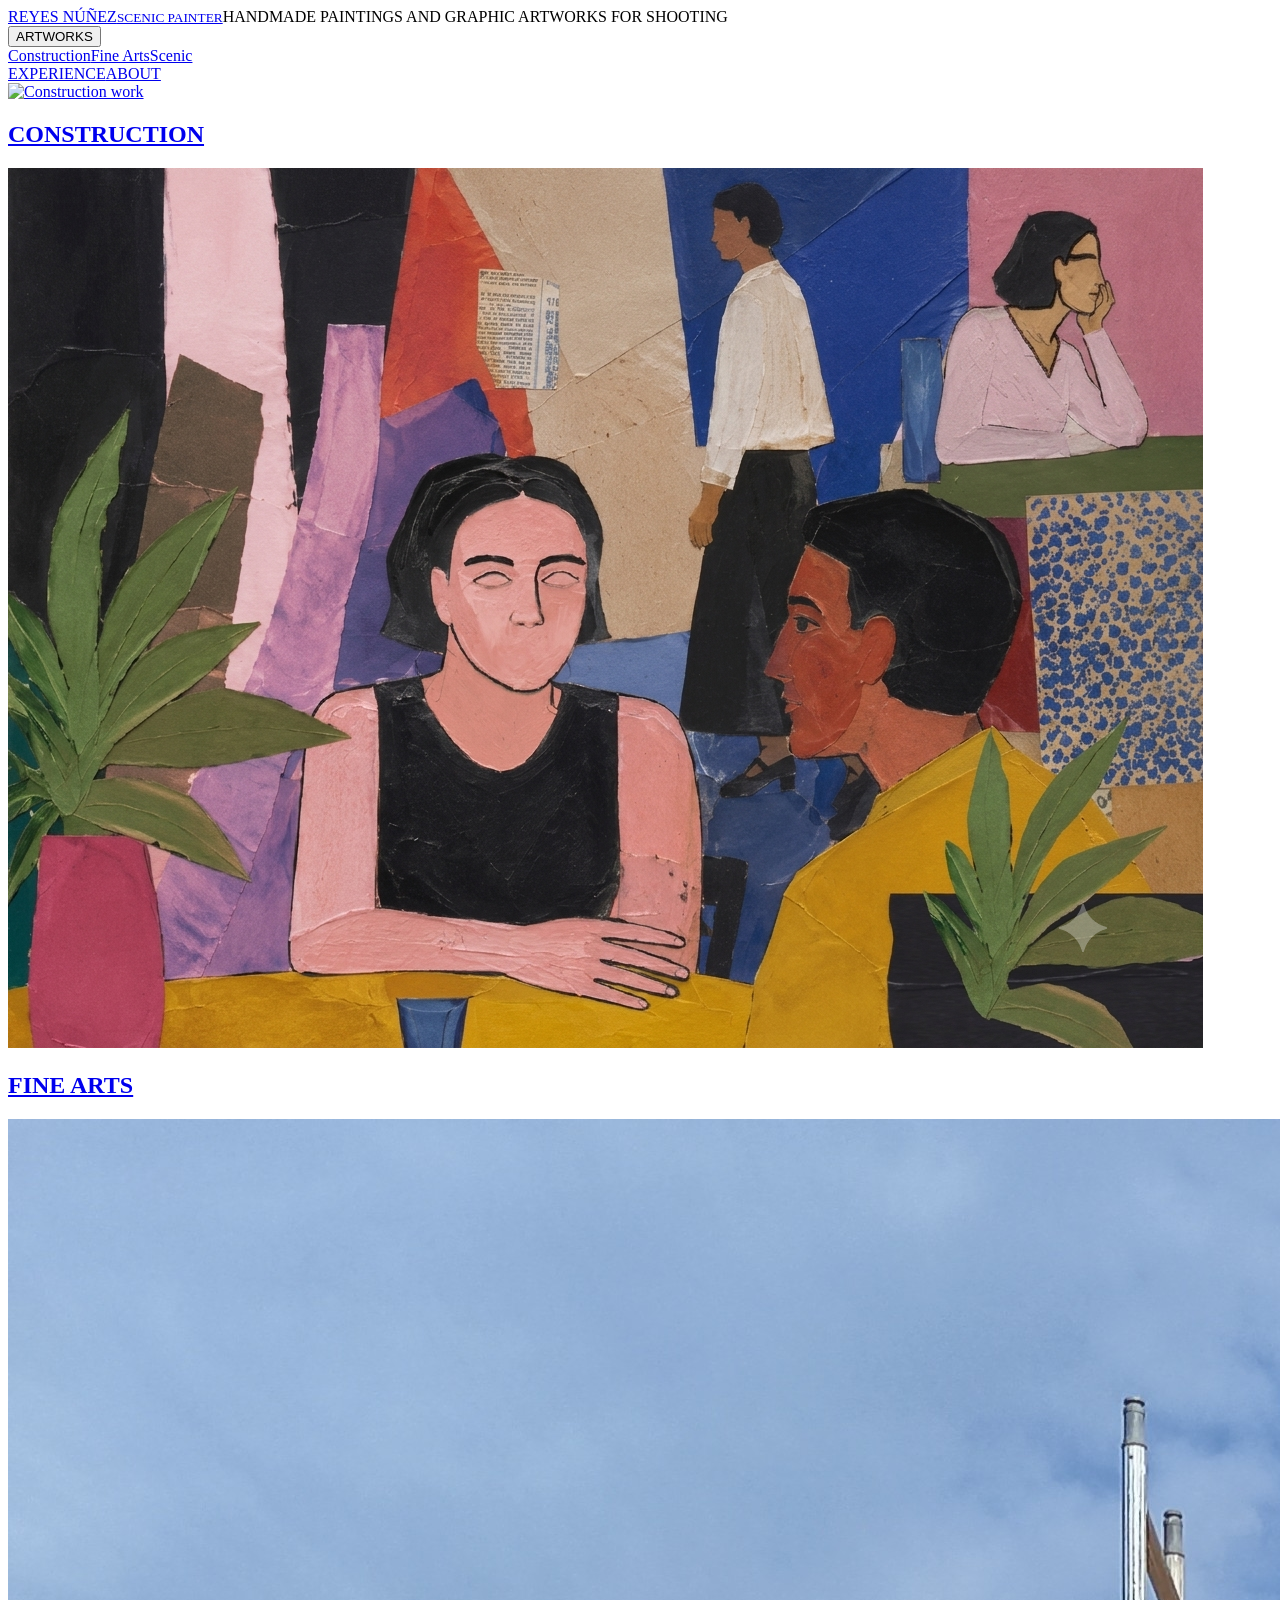
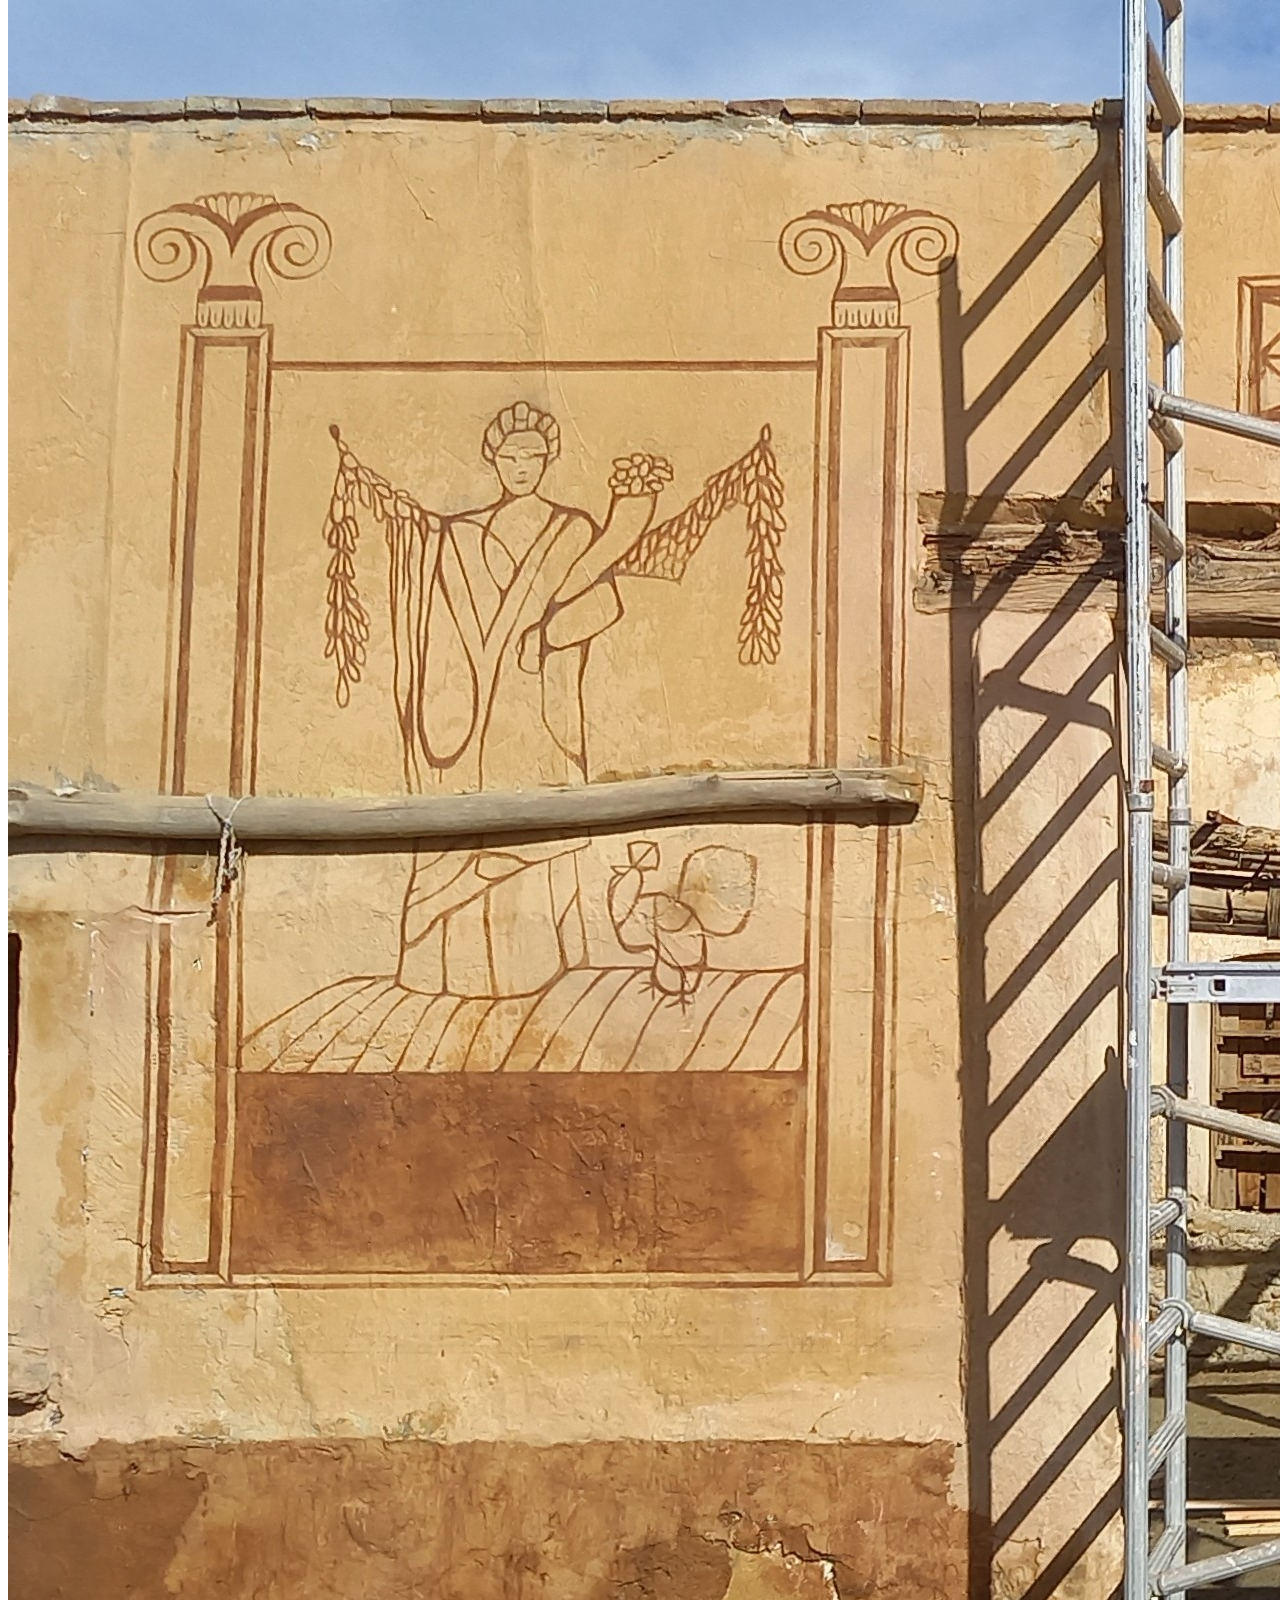
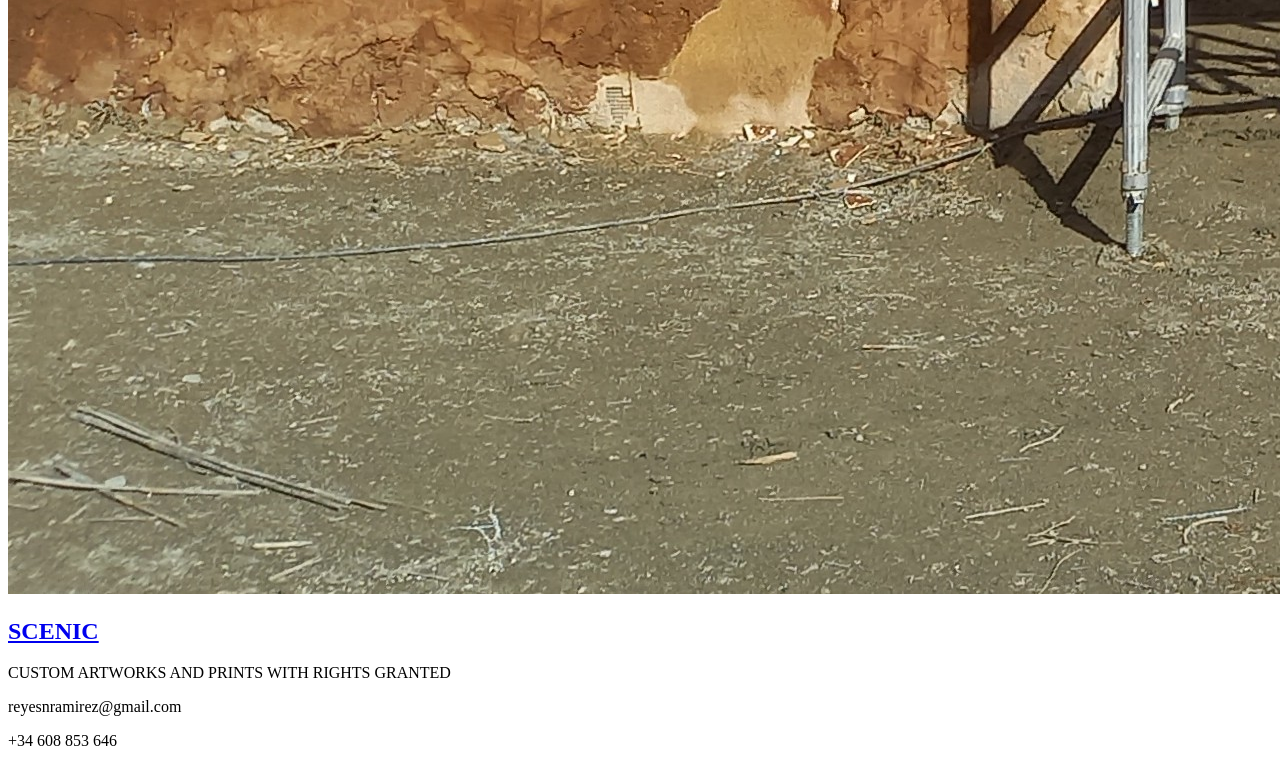
==== index.html @ cf30d74e "Publicar portfolio — parte 4" ====
<!doctype html><html lang="en"><head><meta charset="utf-8"><meta name="viewport" content="width=device-width,initial-scale=1"><title>Reyes Núñez — Scenic Painter</title><link rel="stylesheet" href="styles.css"></head><body class="home-page">
<header class="site-header"><a class="brand" href="index.html">REYES NÚÑEZ<small>SCENIC PAINTER</small></a><span class="home-tagline">HANDMADE PAINTINGS AND GRAPHIC ARTWORKS FOR SHOOTING</span><nav class="nav"><div class="artworks"><button class="artworks-trigger">ARTWORKS</button><div class="artworks-menu"><a href="construction.html">Construction</a><a href="fine-arts.html">Fine Arts</a><a href="scenic.html">Scenic</a></div></div><a href="experience.html">EXPERIENCE</a><a href="about.html">ABOUT</a></nav></header>
<main class="page"><section class="home-grid"><a class="home-card" href="construction.html"><img src="home-20230804-143637-4f309f76.jpg" alt="Construction work"><h1>CONSTRUCTION</h1></a><a class="home-card" href="fine-arts.html"><img src="home-mejorada-7bb00f07.png" alt="Fine arts painting"><h1>FINE ARTS</h1></a><a class="home-card home-card--scenic" href="scenic.html"><img src="home-2-8a4d004c.jpg" alt="Scenic painting"><h1>SCENIC</h1></a></section></main><footer class="footer"><p>CUSTOM ARTWORKS AND PRINTS WITH RIGHTS GRANTED</p><p>reyesnramirez@gmail.com</p><p>+34 608 853 646</p></footer></body></html>
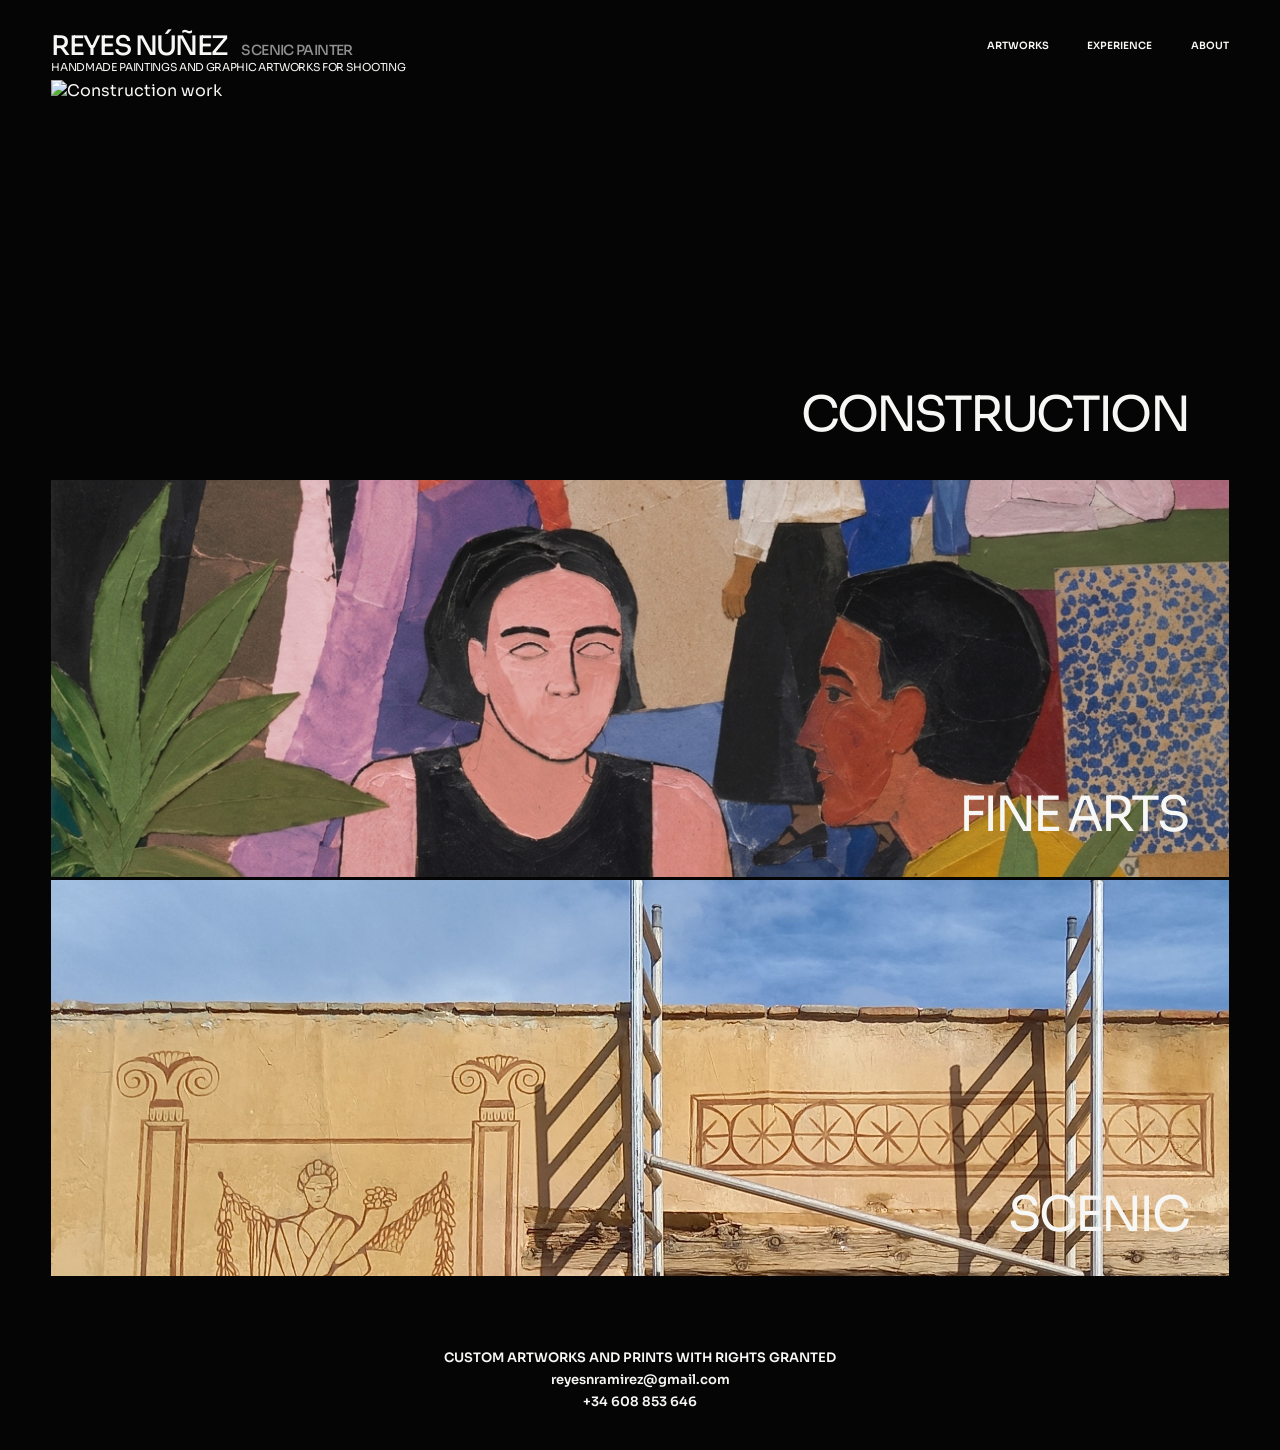
==== commit c29dd1a9: "Mantener cursor circular sobre todas las imágenes" ====
--- a/index.html
+++ b/index.html
@@ -1,4 +1,4 @@
-<!doctype html><html lang="en"><head><meta charset="utf-8"><meta name="viewport" content="width=device-width,initial-scale=1"><title>Reyes Núñez — Scenic Painter</title><link rel="stylesheet" href="styles.css"></head><body class="home-page">
+<!doctype html><html lang="en"><head><meta charset="utf-8"><meta name="viewport" content="width=device-width,initial-scale=1"><title>Reyes Núñez — Scenic Painter</title><link rel="stylesheet" href="styles.css?v=5"></head><body class="home-page">
 <header class="site-header"><a class="brand" href="index.html">REYES NÚÑEZ<small>SCENIC PAINTER</small></a><span class="home-tagline">HANDMADE PAINTINGS AND GRAPHIC ARTWORKS FOR SHOOTING</span><nav class="nav"><div class="artworks"><button class="artworks-trigger">ARTWORKS</button><div class="artworks-menu"><a href="construction.html">Construction</a><a href="fine-arts.html">Fine Arts</a><a href="scenic.html">Scenic</a></div></div><a href="experience.html">EXPERIENCE</a><a href="about.html">ABOUT</a></nav></header>
 <main class="page"><section class="home-grid"><a class="home-card" href="construction.html"><img src="home-20230804-143637-4f309f76.jpg" alt="Construction work"><h1>CONSTRUCTION</h1></a><a class="home-card" href="fine-arts.html"><img src="home-mejorada-7bb00f07.png" alt="Fine arts painting"><h1>FINE ARTS</h1></a><a class="home-card home-card--scenic" href="scenic.html"><img src="home-2-8a4d004c.jpg" alt="Scenic painting"><h1>SCENIC</h1></a></section></main><footer class="footer"><p>CUSTOM ARTWORKS AND PRINTS WITH RIGHTS GRANTED</p><p>reyesnramirez@gmail.com</p><p>+34 608 853 646</p></footer></body></html>
 
--- a/styles.css
+++ b/styles.css
@@ -0,0 +1,103 @@
+@import url('https://fonts.googleapis.com/css2?family=Sora:wght@400;500;600&display=swap');
+
+:root { color-scheme: dark; --black:#050505; --white:#f7f7f5; --gap:clamp(10px,1.25vw,18px); }
+* { box-sizing:border-box; }
+html { background:var(--black); scroll-behavior:smooth; }
+body { margin:0; background:var(--black); color:var(--white); font-family:Sora,Arial,sans-serif; }
+a { color:inherit; text-decoration:none; }
+img {
+  cursor:url("data:image/svg+xml,%3Csvg xmlns='http://www.w3.org/2000/svg' width='28' height='28' viewBox='0 0 28 28'%3E%3Ccircle cx='14' cy='14' r='8' fill='none' stroke='white' stroke-width='1.5'/%3E%3C/svg%3E") 14 14, auto;
+}
+.site-header { display:flex; align-items:flex-start; justify-content:space-between; gap:24px; padding:32px clamp(20px,4vw,56px) 28px; }
+.brand { font-size:clamp(18px,2.1vw,29px); line-height:1.08; letter-spacing:-.06em; font-weight:500; }
+.brand small { display:block; margin-top:10px; font-size:.58em; letter-spacing:-.045em; }
+.nav { display:flex; align-items:flex-start; gap:clamp(18px,3vw,54px); font-size:10px; font-weight:600; padding-top:7px; }
+.nav a, .artworks-trigger { white-space:nowrap; cursor:pointer; border:0; background:transparent; color:inherit; padding:0; font:inherit; text-transform:uppercase; }
+.artworks { position:relative; z-index:5; }
+.artworks-menu { display:none; position:absolute; right:0; top:18px; width:132px; padding:10px 0; background:#111; border:1px solid #292929; }
+.artworks:hover .artworks-menu, .artworks:focus-within .artworks-menu { display:grid; gap:10px; }
+.artworks-menu a { padding:0 12px; font-size:9px; }
+.mobile-toggle { display:none; }
+.nav a:hover, .nav a[aria-current='page'], .artworks-trigger:hover { opacity:.55; }
+.page { padding:0 clamp(20px,4vw,56px) 38px; }
+.home-grid { display:grid; gap:3px; }
+.home-card { display:block; position:relative; height:min(31vw,400px); min-height:210px; overflow:hidden; }
+.home-card img { width:100%; height:100%; object-fit:cover; transition:transform .45s ease; }
+.home-card:hover img { transform:scale(1.025); }
+.home-card h1 { position:absolute; bottom:8%; right:3.5%; margin:0; font-size:clamp(28px,3.8vw,56px); letter-spacing:-.06em; font-weight:400; }
+.home-card--scenic img { object-position:center 18%; }
+.home-page .brand { display:flex; flex-wrap:wrap; align-items:baseline; column-gap:14px; }
+.home-page .brand small { display:inline; margin:0; color:#8f8f8f; font-size:.52em; }
+.home-page .brand em { flex-basis:100%; margin-top:9px; color:var(--white); font-size:.52em; font-style:normal; letter-spacing:-.03em; }
+.page-title { font-size:clamp(24px,4vw,48px); font-weight:400; letter-spacing:-.06em; margin:16px 0 28px; text-transform:uppercase; }
+.gallery { display:grid; grid-template-columns:repeat(2,minmax(0,1fr)); gap:var(--gap); }
+.gallery button { display:block; border:0; background:transparent; padding:0; cursor:zoom-in; }
+.gallery img { width:100%; height:100%; max-height:570px; display:block; object-fit:cover; }
+.gallery--fine img { aspect-ratio:1.16 / 1; }
+.gallery--work img { aspect-ratio:1 / 1; }
+.gallery--work[data-gallery="construction"] button:nth-child(2) img { object-position:left center; }
+.gallery--experience { grid-template-columns:repeat(3,minmax(0,1fr)); grid-auto-rows:clamp(240px,27vw,430px); align-items:stretch; }
+.gallery--experience img { width:100%; height:100%; max-height:none; aspect-ratio:auto; object-fit:contain; background:#0a0a0a; }
+.scenic-choice { display:grid; grid-template-columns:repeat(2,1fr); gap:var(--gap); }
+.scenic-choice a { position:relative; min-height:min(62vw,780px); overflow:hidden; }
+.scenic-choice img { width:100%; height:100%; position:absolute; object-fit:cover; }
+.scenic-choice span { position:absolute; top:40%; left:50%; transform:translate(-50%,-50%); padding:13px 38px; border-radius:999px; background:#000; font-size:clamp(22px,3vw,44px); letter-spacing:-.05em; }
+.about { max-width:1200px; margin:0 auto; text-align:center; }
+.about h1 { font-size:clamp(27px,3.3vw,46px); font-weight:400; margin:0 0 28px; letter-spacing:-.05em; }
+.about img { display:block; width:100%; max-height:540px; object-fit:cover; }
+.about .bio { max-width:760px; margin:60px auto; font-size:clamp(15px,1.4vw,20px); line-height:1.5; }
+.about .education { max-width:620px; margin:58px auto; line-height:1.35; }
+.about .experience-link { font-size:clamp(27px,3.3vw,46px); }
+.footer { padding:30px 20px 35px; text-align:center; font-size:13px; font-weight:600; }
+.footer p { margin:5px; }
+.lightbox { position:fixed; inset:0; z-index:10; display:none; align-items:center; justify-content:center; padding:32px; background:rgba(0,0,0,.91); cursor:zoom-out; }
+.lightbox.is-open { display:flex; }
+.lightbox img { max-width:100%; max-height:100%; object-fit:contain; }
+.lightbox.is-gallery-crop img { width:min(88vw,80vh); height:min(88vw,80vh); object-fit:cover; }
+.artwork-page { max-width:1040px; margin:0 auto; padding:64px clamp(24px,5vw,72px) 150px; }
+.artwork-layout { display:block; }
+.artwork-image { width:100%; max-height:none; object-fit:contain; display:block; background:#090909; }
+.artwork-info { margin-top:34px; padding:0; font-size:clamp(16px,1.4vw,21px); line-height:1.35; text-align:right; }
+.artwork-info h1 { display:none; }
+.artwork-info p { margin:0; }
+.artwork-context { margin-top:clamp(64px,9vw,130px); display:none; grid-template-columns:clamp(115px,18vw,185px) minmax(0,1fr); gap:28px; align-items:end; max-width:760px; }
+.artwork-context.is-visible { display:grid; }
+.artwork-context > img { width:100%; display:block; }
+.artwork-context p { margin:0; font-size:clamp(13px,1.25vw,17px); line-height:1.35; }
+.artwork-context p img { width:100%; margin-top:24px; display:block; }
+@media (max-width:700px) { .artwork-page { padding:42px 28px 100px; } .artwork-info { margin-top:26px; } .artwork-context { grid-template-columns:124px 1fr; gap:18px; margin-top:64px; } }
+@media (max-width:620px) { .site-header { padding:24px 20px; } .brand { font-size:19px; } .nav { gap:16px; font-size:8px; } .page { padding:0 20px 26px; } .home-card { height:34vw; min-height:180px; } .gallery { gap:8px; } .gallery--experience { grid-template-columns:repeat(2,minmax(0,1fr)); grid-template-rows:repeat(5,200px); } .footer { font-size:10px; } .scenic-choice { gap:5px; } .scenic-choice a { min-height:82vw; } }
+
+
+
+
+
+/* Home interaction and the Nudes project layout */
+.home-page .site-header { position:sticky; top:0; z-index:30; background:var(--black); }
+.home-page, .home-page a, .home-page button {
+  cursor:url("data:image/svg+xml,%3Csvg xmlns='http://www.w3.org/2000/svg' width='28' height='28' viewBox='0 0 28 28'%3E%3Ccircle cx='14' cy='14' r='8' fill='none' stroke='white' stroke-width='1.5'/%3E%3C/svg%3E") 14 14, auto;
+}
+.artwork-context.is-nudes { display:block; max-width:none; }
+.artwork-context.is-nudes .context-still { display:block; width:100%; margin-bottom:clamp(64px,9vw,120px); }
+.artwork-context.is-nudes .context-credit { display:grid; grid-template-columns:clamp(115px,18vw,185px) minmax(0,1fr); gap:28px; align-items:end; max-width:760px; }
+.artwork-context.is-nudes .context-credit img { width:100%; display:block; }
+.artwork-context.is-nudes .context-credit p { margin:0; font-size:clamp(13px,1.25vw,17px); line-height:1.35; }
+@media (max-width:700px) {
+  .artwork-context.is-nudes .context-credit { grid-template-columns:124px 1fr; gap:18px; }
+}
+
+
+
+/* Home: only the name and discipline stay visible while scrolling */
+.home-page .site-header { position:relative; z-index:2; background:transparent; }
+.home-page .brand { position:fixed; top:32px; left:clamp(20px,4vw,56px); z-index:40; }
+.home-page .home-tagline { position:absolute; left:clamp(20px,4vw,56px); top:60px; color:var(--white); font-size:clamp(10px,.85vw,13px); letter-spacing:-.03em; }
+@media (max-width:620px) {
+  .home-page .brand { top:24px; left:20px; }
+  .home-page .home-tagline { top:58px; left:20px; font-size:9px; max-width:270px; }
+}
+
+
+/* Keep the Home navigation in its original right-aligned position */
+.home-page .site-header { justify-content:flex-end; }
+.home-page .nav { margin-left:auto; }
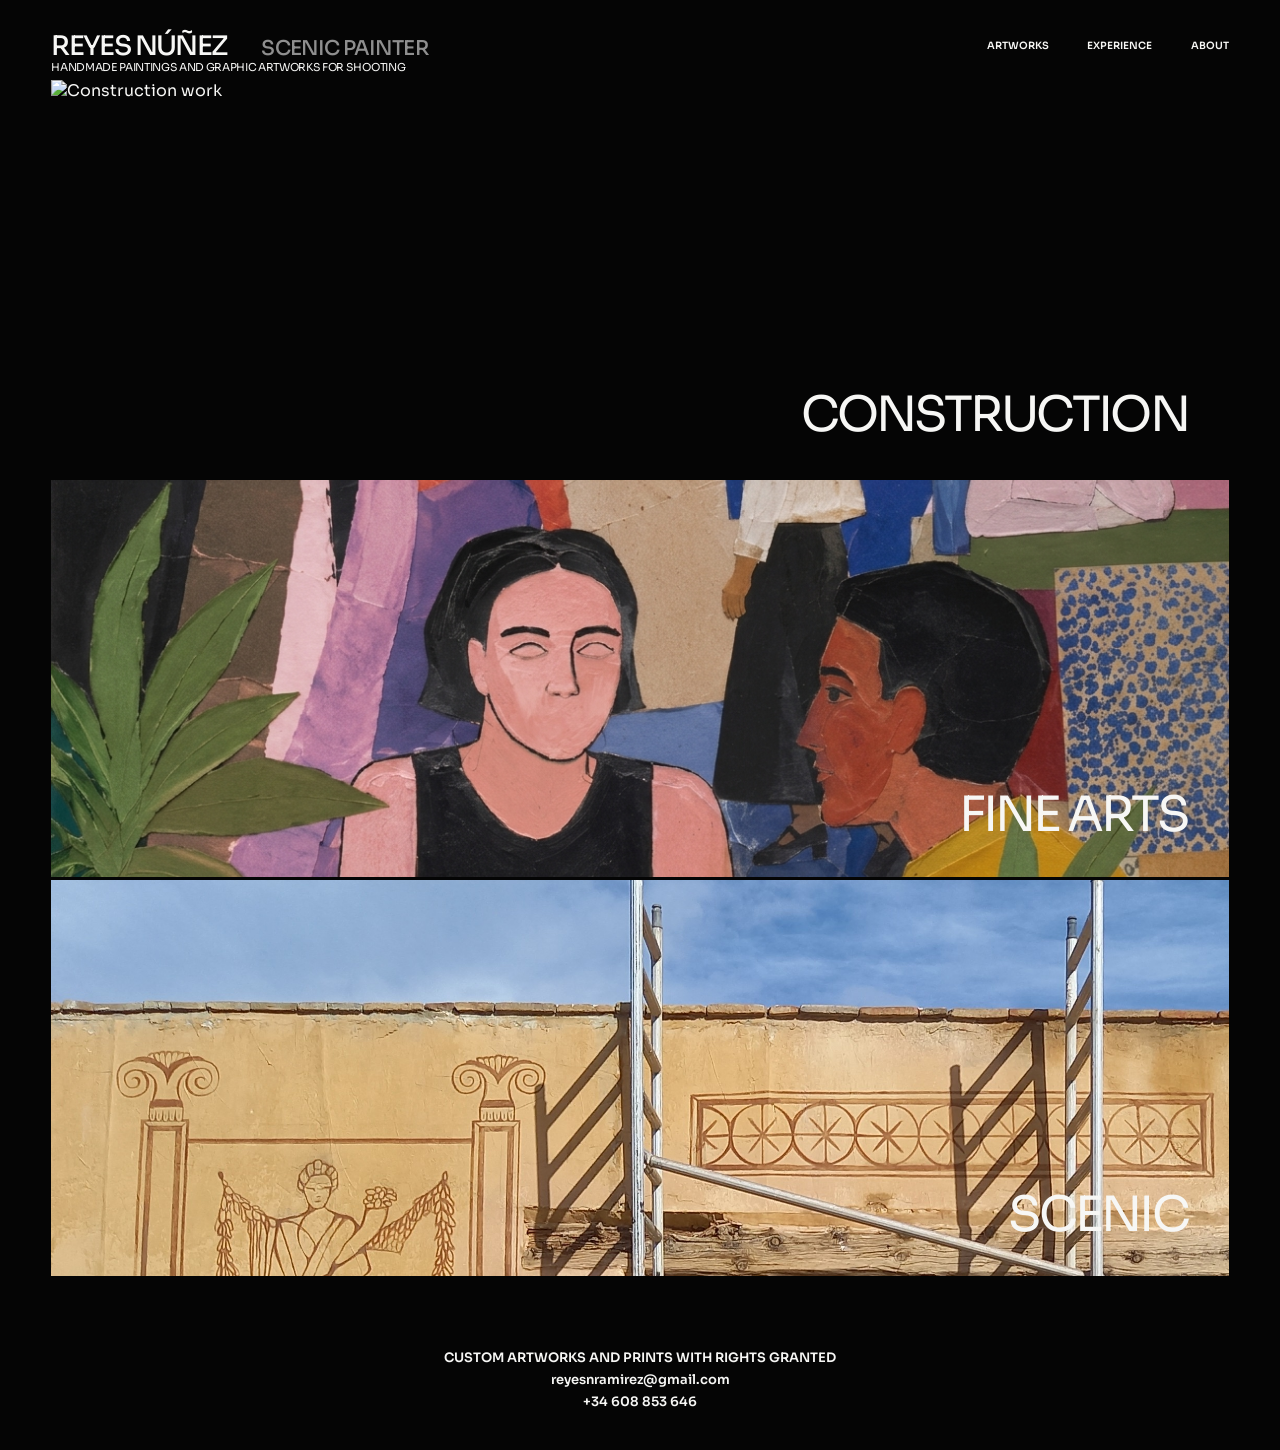
==== commit b9d0626d: "Ajustar identidad tipográfica y color" ====
--- a/index.html
+++ b/index.html
@@ -1,5 +1,3 @@
-<!doctype html><html lang="en"><head><meta charset="utf-8"><meta name="viewport" content="width=device-width,initial-scale=1"><title>Reyes Núñez — Scenic Painter</title><link rel="stylesheet" href="styles.css?v=5"></head><body class="home-page">
+<!doctype html><html lang="en"><head><meta charset="utf-8"><meta name="viewport" content="width=device-width,initial-scale=1"><title>Reyes Núñez — Scenic Painter</title><link rel="stylesheet" href="styles.css?v=8"></head><body class="home-page">
 <header class="site-header"><a class="brand" href="index.html">REYES NÚÑEZ<small>SCENIC PAINTER</small></a><span class="home-tagline">HANDMADE PAINTINGS AND GRAPHIC ARTWORKS FOR SHOOTING</span><nav class="nav"><div class="artworks"><button class="artworks-trigger">ARTWORKS</button><div class="artworks-menu"><a href="construction.html">Construction</a><a href="fine-arts.html">Fine Arts</a><a href="scenic.html">Scenic</a></div></div><a href="experience.html">EXPERIENCE</a><a href="about.html">ABOUT</a></nav></header>
-<main class="page"><section class="home-grid"><a class="home-card" href="construction.html"><img src="home-20230804-143637-4f309f76.jpg" alt="Construction work"><h1>CONSTRUCTION</h1></a><a class="home-card" href="fine-arts.html"><img src="home-mejorada-7bb00f07.png" alt="Fine arts painting"><h1>FINE ARTS</h1></a><a class="home-card home-card--scenic" href="scenic.html"><img src="home-2-8a4d004c.jpg" alt="Scenic painting"><h1>SCENIC</h1></a></section></main><footer class="footer"><p>CUSTOM ARTWORKS AND PRINTS WITH RIGHTS GRANTED</p><p>reyesnramirez@gmail.com</p><p>+34 608 853 646</p></footer></body></html>
-
-
+<main class="page"><section class="home-grid"><a class="home-card" href="construction.html"><img src="home-20230804-143637-4f309f76.jpg" alt="Construction work"><h1>CONSTRUCTION</h1></a><a class="home-card" href="fine-arts.html"><img src="home-mejorada-7bb00f07.png" alt="Fine arts painting"><h1>FINE ARTS</h1></a><a class="home-card home-card--scenic" href="scenic.html"><img src="home-2-8a4d004c.jpg" alt="Scenic painting"><h1>SCENIC</h1></a></section></main><footer class="footer"><p>CUSTOM ARTWORKS AND PRINTS WITH RIGHTS GRANTED</p><p>reyesnramirez@gmail.com</p><p>+34 608 853 646</p></footer><script src="site.js?v=6"></script></body></html>
--- a/styles.css
+++ b/styles.css
@@ -10,7 +10,8 @@
 }
 .site-header { display:flex; align-items:flex-start; justify-content:space-between; gap:24px; padding:32px clamp(20px,4vw,56px) 28px; }
 .brand { font-size:clamp(18px,2.1vw,29px); line-height:1.08; letter-spacing:-.06em; font-weight:500; }
-.brand small { display:block; margin-top:10px; font-size:.58em; letter-spacing:-.045em; }
+.brand small { display:block; margin-top:10px; color:#8f8f8f; font-size:.58em; letter-spacing:-.045em; }
+.brand .brand-specialty { margin-top:10px; color:var(--white); font-size:1em; letter-spacing:-.06em; }
 .nav { display:flex; align-items:flex-start; gap:clamp(18px,3vw,54px); font-size:10px; font-weight:600; padding-top:7px; }
 .nav a, .artworks-trigger { white-space:nowrap; cursor:pointer; border:0; background:transparent; color:inherit; padding:0; font:inherit; text-transform:uppercase; }
 .artworks { position:relative; z-index:5; }
@@ -26,8 +27,8 @@
 .home-card:hover img { transform:scale(1.025); }
 .home-card h1 { position:absolute; bottom:8%; right:3.5%; margin:0; font-size:clamp(28px,3.8vw,56px); letter-spacing:-.06em; font-weight:400; }
 .home-card--scenic img { object-position:center 18%; }
-.home-page .brand { display:flex; flex-wrap:wrap; align-items:baseline; column-gap:14px; }
-.home-page .brand small { display:inline; margin:0; color:#8f8f8f; font-size:.52em; }
+.home-page .brand { display:flex; flex-wrap:wrap; align-items:baseline; column-gap:34px; }
+.home-page .brand small { display:inline; margin:0; color:#8f8f8f; font-size:.76em; }
 .home-page .brand em { flex-basis:100%; margin-top:9px; color:var(--white); font-size:.52em; font-style:normal; letter-spacing:-.03em; }
 .page-title { font-size:clamp(24px,4vw,48px); font-weight:400; letter-spacing:-.06em; margin:16px 0 28px; text-transform:uppercase; }
 .gallery { display:grid; grid-template-columns:repeat(2,minmax(0,1fr)); gap:var(--gap); }
@@ -93,7 +94,8 @@
 .home-page .brand { position:fixed; top:32px; left:clamp(20px,4vw,56px); z-index:40; }
 .home-page .home-tagline { position:absolute; left:clamp(20px,4vw,56px); top:60px; color:var(--white); font-size:clamp(10px,.85vw,13px); letter-spacing:-.03em; }
 @media (max-width:620px) {
-  .home-page .brand { top:24px; left:20px; }
+  .home-page .brand { top:24px; left:20px; column-gap:22px; }
+  .home-page .brand small { font-size:.7em; }
   .home-page .home-tagline { top:58px; left:20px; font-size:9px; max-width:270px; }
 }
 
@@ -101,3 +103,44 @@
 /* Keep the Home navigation in its original right-aligned position */
 .home-page .site-header { justify-content:flex-end; }
 .home-page .nav { margin-left:auto; }
+
+/* Mobile navigation: two-line button and dropdown */
+@media (max-width:620px) {
+  .site-header { position:relative; }
+  .mobile-toggle {
+    display:flex;
+    flex-direction:column;
+    justify-content:center;
+    gap:6px;
+    width:30px;
+    height:26px;
+    margin-left:auto;
+    padding:0;
+    border:0;
+    background:transparent;
+    color:inherit;
+    cursor:pointer;
+    z-index:51;
+  }
+  .mobile-toggle span { display:block; width:26px; height:1px; background:currentColor; transition:transform .2s ease; }
+  .site-header.is-menu-open .mobile-toggle span:first-child { transform:translateY(3.5px) rotate(45deg); }
+  .site-header.is-menu-open .mobile-toggle span:last-child { transform:translateY(-3.5px) rotate(-45deg); }
+  .site-header .nav {
+    display:none;
+    position:absolute;
+    top:68px;
+    right:20px;
+    z-index:50;
+    min-width:178px;
+    padding:20px;
+    border:1px solid #292929;
+    background:#111;
+    flex-direction:column;
+    align-items:flex-end;
+    gap:18px;
+    font-size:11px;
+  }
+  .site-header.is-menu-open .nav { display:flex; }
+  .site-header .artworks-menu { display:none !important; }
+  .home-page .nav { margin-left:0; }
+}
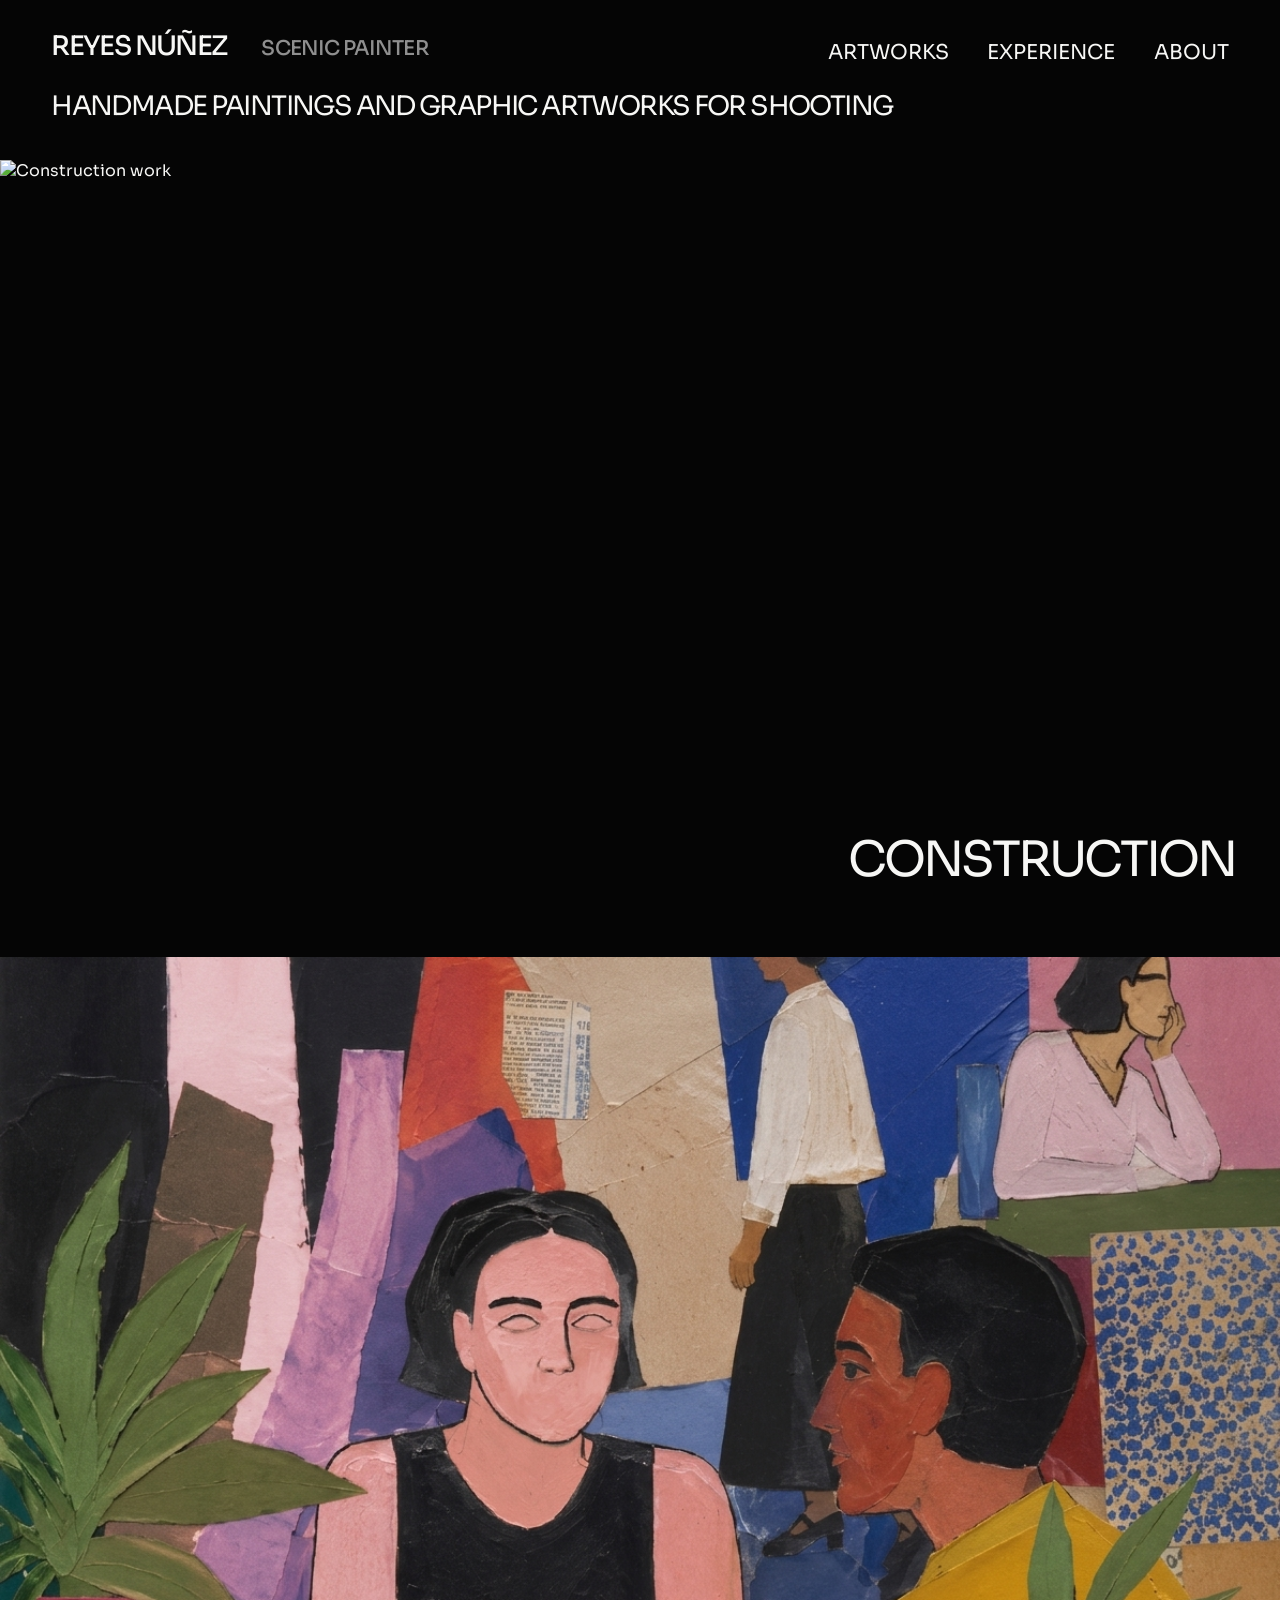
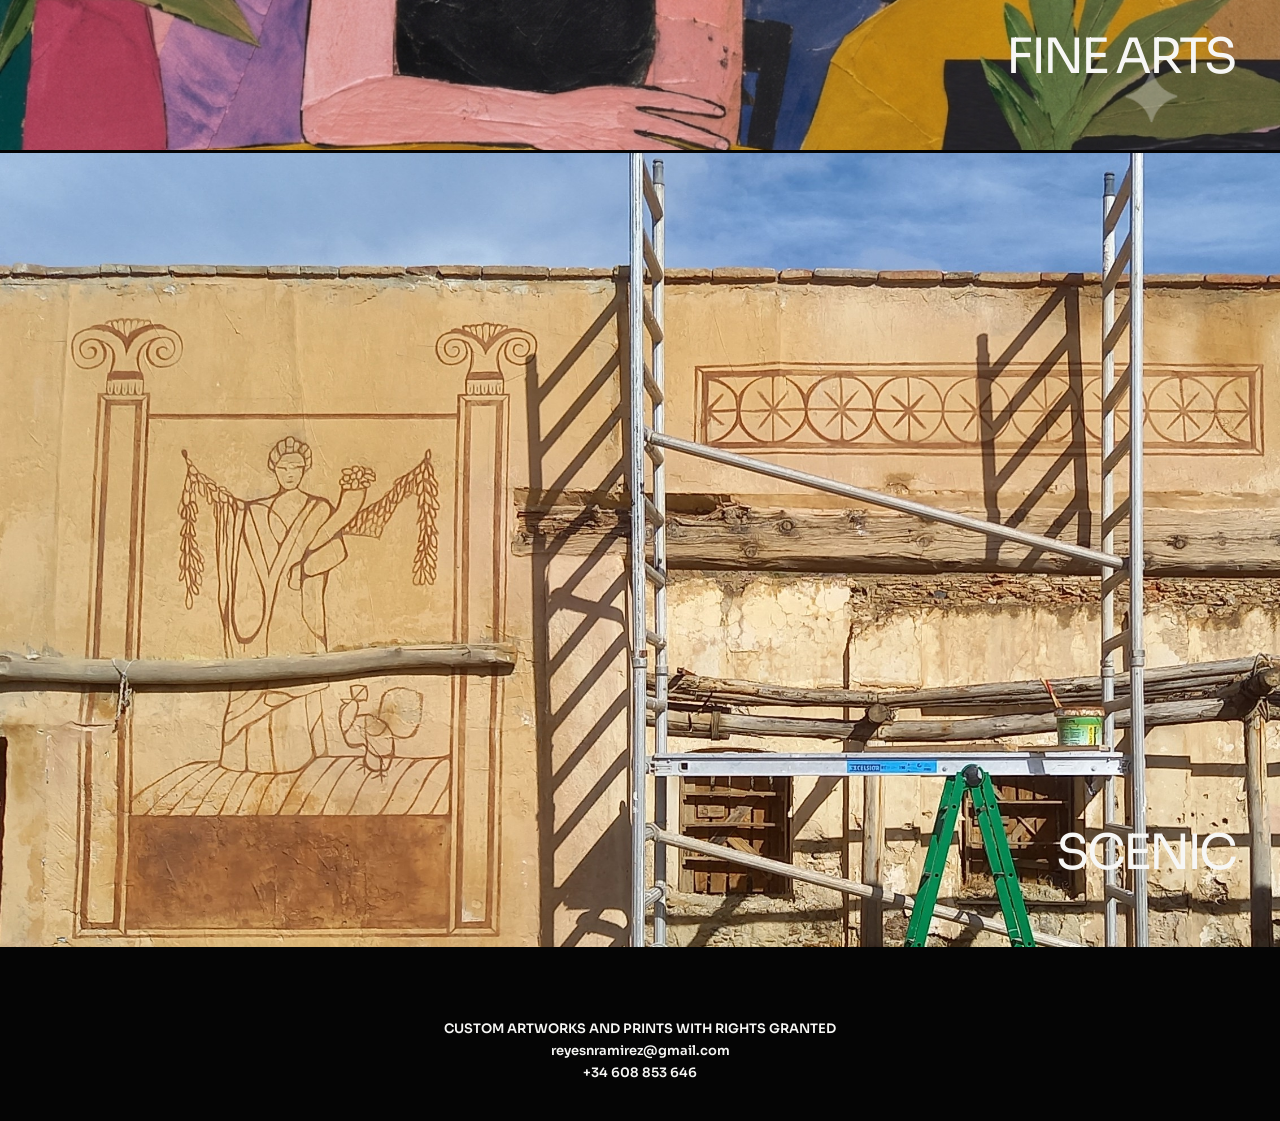
==== commit 0c9dffd7: "Update index.html" ====
--- a/index.html
+++ b/index.html
@@ -1,3 +1 @@
-<!doctype html><html lang="en"><head><meta charset="utf-8"><meta name="viewport" content="width=device-width,initial-scale=1"><title>Reyes Núñez — Scenic Painter</title><link rel="stylesheet" href="styles.css?v=8"></head><body class="home-page">
-<header class="site-header"><a class="brand" href="index.html">REYES NÚÑEZ<small>SCENIC PAINTER</small></a><span class="home-tagline">HANDMADE PAINTINGS AND GRAPHIC ARTWORKS FOR SHOOTING</span><nav class="nav"><div class="artworks"><button class="artworks-trigger">ARTWORKS</button><div class="artworks-menu"><a href="construction.html">Construction</a><a href="fine-arts.html">Fine Arts</a><a href="scenic.html">Scenic</a></div></div><a href="experience.html">EXPERIENCE</a><a href="about.html">ABOUT</a></nav></header>
-<main class="page"><section class="home-grid"><a class="home-card" href="construction.html"><img src="home-20230804-143637-4f309f76.jpg" alt="Construction work"><h1>CONSTRUCTION</h1></a><a class="home-card" href="fine-arts.html"><img src="home-mejorada-7bb00f07.png" alt="Fine arts painting"><h1>FINE ARTS</h1></a><a class="home-card home-card--scenic" href="scenic.html"><img src="home-2-8a4d004c.jpg" alt="Scenic painting"><h1>SCENIC</h1></a></section></main><footer class="footer"><p>CUSTOM ARTWORKS AND PRINTS WITH RIGHTS GRANTED</p><p>reyesnramirez@gmail.com</p><p>+34 608 853 646</p></footer><script src="site.js?v=6"></script></body></html>
+<!doctype html><html lang="en"><head><meta charset="utf-8"><meta name="viewport" content="width=device-width,initial-scale=1"><title>Reyes Núñez — Scenic Painter</title><link rel="stylesheet" href="styles.css?v=31"></head><body class="home-page"><header class="site-header"><a class="brand" href="index.html">REYES NÚÑEZ<small>SCENIC PAINTER</small></a><span class="home-tagline">HANDMADE PAINTINGS AND GRAPHIC ARTWORKS FOR SHOOTING</span><nav class="nav"><div class="artworks"><button class="artworks-trigger">ARTWORKS</button><div class="artworks-menu"><a href="construction.html">Construction</a><a href="fine-arts.html">Fine Arts</a><a href="scenic.html">Scenic</a></div></div><a href="experience.html">EXPERIENCE</a><a href="about.html">ABOUT</a></nav></header><main class="page"><section class="home-grid"><a class="home-card" href="construction.html"><img src="home-20230804-143637-4f309f76.jpg" alt="Construction work"><h1>CONSTRUCTION</h1></a><a class="home-card" href="fine-arts.html"><img src="home-mejorada-7bb00f07.png" alt="Fine arts painting"><h1>FINE ARTS</h1></a><a class="home-card home-card--scenic" href="scenic.html"><img src="home-2-8a4d004c.jpg" alt="Scenic painting"><h1>SCENIC</h1></a></section></main><footer class="footer"><p>CUSTOM ARTWORKS AND PRINTS WITH RIGHTS GRANTED</p><p>reyesnramirez@gmail.com</p><p>+34 608 853 646</p></footer><script src="site.js?v=31"></script></body></html>
--- a/styles.css
+++ b/styles.css
@@ -12,21 +12,22 @@
 .brand { font-size:clamp(18px,2.1vw,29px); line-height:1.08; letter-spacing:-.06em; font-weight:500; }
 .brand small { display:block; margin-top:10px; color:#8f8f8f; font-size:.58em; letter-spacing:-.045em; }
 .brand .brand-specialty { margin-top:10px; color:var(--white); font-size:1em; letter-spacing:-.06em; }
-.nav { display:flex; align-items:flex-start; gap:clamp(18px,3vw,54px); font-size:10px; font-weight:600; padding-top:7px; }
+.nav { display:flex; align-items:flex-start; gap:clamp(18px,3vw,54px); font-size:clamp(14px,1.6vw,22px); font-weight:400; padding-top:7px; }
 .nav a, .artworks-trigger { white-space:nowrap; cursor:pointer; border:0; background:transparent; color:inherit; padding:0; font:inherit; text-transform:uppercase; }
 .artworks { position:relative; z-index:5; }
-.artworks-menu { display:none; position:absolute; right:0; top:18px; width:132px; padding:10px 0; background:#111; border:1px solid #292929; }
-.artworks:hover .artworks-menu, .artworks:focus-within .artworks-menu { display:grid; gap:10px; }
-.artworks-menu a { padding:0 12px; font-size:9px; }
+.artworks-menu { display:none; position:absolute; right:0; top:calc(100% + 10px); width:max-content; min-width:100%; padding:.7em 0; background:#111; border:1px solid #292929; }
+.artworks:hover .artworks-menu, .artworks:focus-within .artworks-menu, .artworks.is-open .artworks-menu { display:grid; gap:.55em; }
+.artworks-menu a { padding:0 .85em; font-size:.68em; }
 .mobile-toggle { display:none; }
 .nav a:hover, .nav a[aria-current='page'], .artworks-trigger:hover { opacity:.55; }
 .page { padding:0 clamp(20px,4vw,56px) 38px; }
+.home-page .page { padding-left:0; padding-right:0; }
 .home-grid { display:grid; gap:3px; }
-.home-card { display:block; position:relative; height:min(31vw,400px); min-height:210px; overflow:hidden; }
-.home-card img { width:100%; height:100%; object-fit:cover; transition:transform .45s ease; }
+.home-card { display:block; position:relative; height:min(62vw,800px); min-height:420px; overflow:hidden; }
+.home-card img { display:block; width:100%; height:100%; object-fit:cover; object-position:center center; transition:transform .45s ease; }
 .home-card:hover img { transform:scale(1.025); }
 .home-card h1 { position:absolute; bottom:8%; right:3.5%; margin:0; font-size:clamp(28px,3.8vw,56px); letter-spacing:-.06em; font-weight:400; }
-.home-card--scenic img { object-position:center 18%; }
+.home-card--scenic img { object-position:center 30%; }
 .home-page .brand { display:flex; flex-wrap:wrap; align-items:baseline; column-gap:34px; }
 .home-page .brand small { display:inline; margin:0; color:#8f8f8f; font-size:.76em; }
 .home-page .brand em { flex-basis:100%; margin-top:9px; color:var(--white); font-size:.52em; font-style:normal; letter-spacing:-.03em; }
@@ -44,8 +45,8 @@
 .scenic-choice img { width:100%; height:100%; position:absolute; object-fit:cover; }
 .scenic-choice span { position:absolute; top:40%; left:50%; transform:translate(-50%,-50%); padding:13px 38px; border-radius:999px; background:#000; font-size:clamp(22px,3vw,44px); letter-spacing:-.05em; }
 .about { max-width:1200px; margin:0 auto; text-align:center; }
-.about h1 { font-size:clamp(27px,3.3vw,46px); font-weight:400; margin:0 0 28px; letter-spacing:-.05em; }
-.about img { display:block; width:100%; max-height:540px; object-fit:cover; }
+.about h1 { font-size:clamp(18px,2.1vw,29px); font-weight:400; margin:0 0 28px; letter-spacing:-.05em; }
+.about img { display:block; width:100vw; max-width:none; height:auto; margin-left:calc(50% - 50vw); object-fit:contain; }
 .about .bio { max-width:760px; margin:60px auto; font-size:clamp(15px,1.4vw,20px); line-height:1.5; }
 .about .education { max-width:620px; margin:58px auto; line-height:1.35; }
 .about .experience-link { font-size:clamp(27px,3.3vw,46px); }
@@ -67,7 +68,7 @@
 .artwork-context p { margin:0; font-size:clamp(13px,1.25vw,17px); line-height:1.35; }
 .artwork-context p img { width:100%; margin-top:24px; display:block; }
 @media (max-width:700px) { .artwork-page { padding:42px 28px 100px; } .artwork-info { margin-top:26px; } .artwork-context { grid-template-columns:124px 1fr; gap:18px; margin-top:64px; } }
-@media (max-width:620px) { .site-header { padding:24px 20px; } .brand { font-size:19px; } .nav { gap:16px; font-size:8px; } .page { padding:0 20px 26px; } .home-card { height:34vw; min-height:180px; } .gallery { gap:8px; } .gallery--experience { grid-template-columns:repeat(2,minmax(0,1fr)); grid-template-rows:repeat(5,200px); } .footer { font-size:10px; } .scenic-choice { gap:5px; } .scenic-choice a { min-height:82vw; } }
+@media (max-width:620px) { .site-header { padding:24px 20px; } .brand { font-size:19px; } .nav { gap:16px; font-size:8px; } .page { padding:0 20px 26px; } .gallery { gap:8px; } .gallery--experience { grid-template-columns:repeat(2,minmax(0,1fr)); grid-template-rows:repeat(5,200px); } .footer { font-size:10px; } .scenic-choice { gap:5px; } .scenic-choice a { min-height:82vw; } }
 
 
 
@@ -90,13 +91,15 @@
 
 
 /* Home: only the name and discipline stay visible while scrolling */
-.home-page .site-header { position:relative; z-index:2; background:transparent; }
+.home-page .site-header { position:relative; z-index:2; min-height:160px; background:transparent; }
 .home-page .brand { position:fixed; top:32px; left:clamp(20px,4vw,56px); z-index:40; }
-.home-page .home-tagline { position:absolute; left:clamp(20px,4vw,56px); top:60px; color:var(--white); font-size:clamp(10px,.85vw,13px); letter-spacing:-.03em; }
+.home-page .home-tagline { position:absolute; left:clamp(20px,4vw,56px); top:92px; color:var(--white); font-size:clamp(18px,2.1vw,29px); font-weight:400; line-height:1.08; letter-spacing:-.06em; }
 @media (max-width:620px) {
+  .home-card { height:min(31vw,400px); min-height:210px; }
+  .home-page .site-header { min-height:auto; }
   .home-page .brand { top:24px; left:20px; column-gap:22px; }
   .home-page .brand small { font-size:.7em; }
-  .home-page .home-tagline { top:58px; left:20px; font-size:9px; max-width:270px; }
+  .home-page .home-tagline { top:58px; left:20px; font-size:13px; max-width:360px; }
 }
 
 
@@ -141,6 +144,37 @@
     font-size:11px;
   }
   .site-header.is-menu-open .nav { display:flex; }
-  .site-header .artworks-menu { display:none !important; }
+  .site-header .artworks-menu {
+    position:static;
+    display:none;
+    width:auto;
+    min-width:0;
+    padding:10px 0 0;
+    border:0;
+    background:transparent;
+    text-align:right;
+  }
+  .site-header .artworks.is-open .artworks-menu { display:grid; gap:10px; }
+  .site-header .artworks-menu a { padding:0; font-size:.82em; }
   .home-page .nav { margin-left:0; }
+  .scenic-choice { grid-template-columns:1fr; }
+  .scenic-choice a { min-height:100vw; }
 }
+
+/* Mobile contact speed dial */
+.contact-dial { display:none; }
+@media (max-width:620px) {
+  .contact-dial { display:block; position:fixed; right:20px; bottom:24px; z-index:90; }
+  .contact-dial-backdrop { display:none; position:fixed; inset:0; width:100%; height:100%; padding:0; border:0; background:rgba(255,255,255,.88); }
+  .contact-dial.is-open .contact-dial-backdrop { display:block; }
+  .contact-dial-actions { position:absolute; right:0; bottom:76px; display:flex; flex-direction:column; gap:12px; pointer-events:none; opacity:0; transform:translateY(12px); transition:opacity .2s ease,transform .2s ease; }
+  .contact-dial.is-open .contact-dial-actions { pointer-events:auto; opacity:1; transform:translateY(0); }
+  .contact-dial-actions a,
+  .contact-dial-toggle { display:flex; align-items:center; justify-content:center; width:60px; height:60px; padding:0; border:1px solid #333; border-radius:50%; background:#050505; color:#fff; box-shadow:0 5px 16px rgba(0,0,0,.28); }
+  .contact-dial-actions svg { width:27px; height:27px; fill:currentColor; }
+  .contact-dial-toggle { position:relative; cursor:pointer; }
+  .contact-dial-toggle span { width:7px; height:7px; margin:0 3px; border-radius:50%; background:currentColor; transition:transform .2s ease,opacity .2s ease; }
+  .contact-dial.is-open .contact-dial-toggle span:first-child { position:absolute; margin:0; width:31px; height:3px; border-radius:2px; transform:rotate(45deg); }
+  .contact-dial.is-open .contact-dial-toggle span:nth-child(2) { opacity:0; }
+  .contact-dial.is-open .contact-dial-toggle span:last-child { position:absolute; margin:0; width:31px; height:3px; border-radius:2px; transform:rotate(-45deg); }
+}
